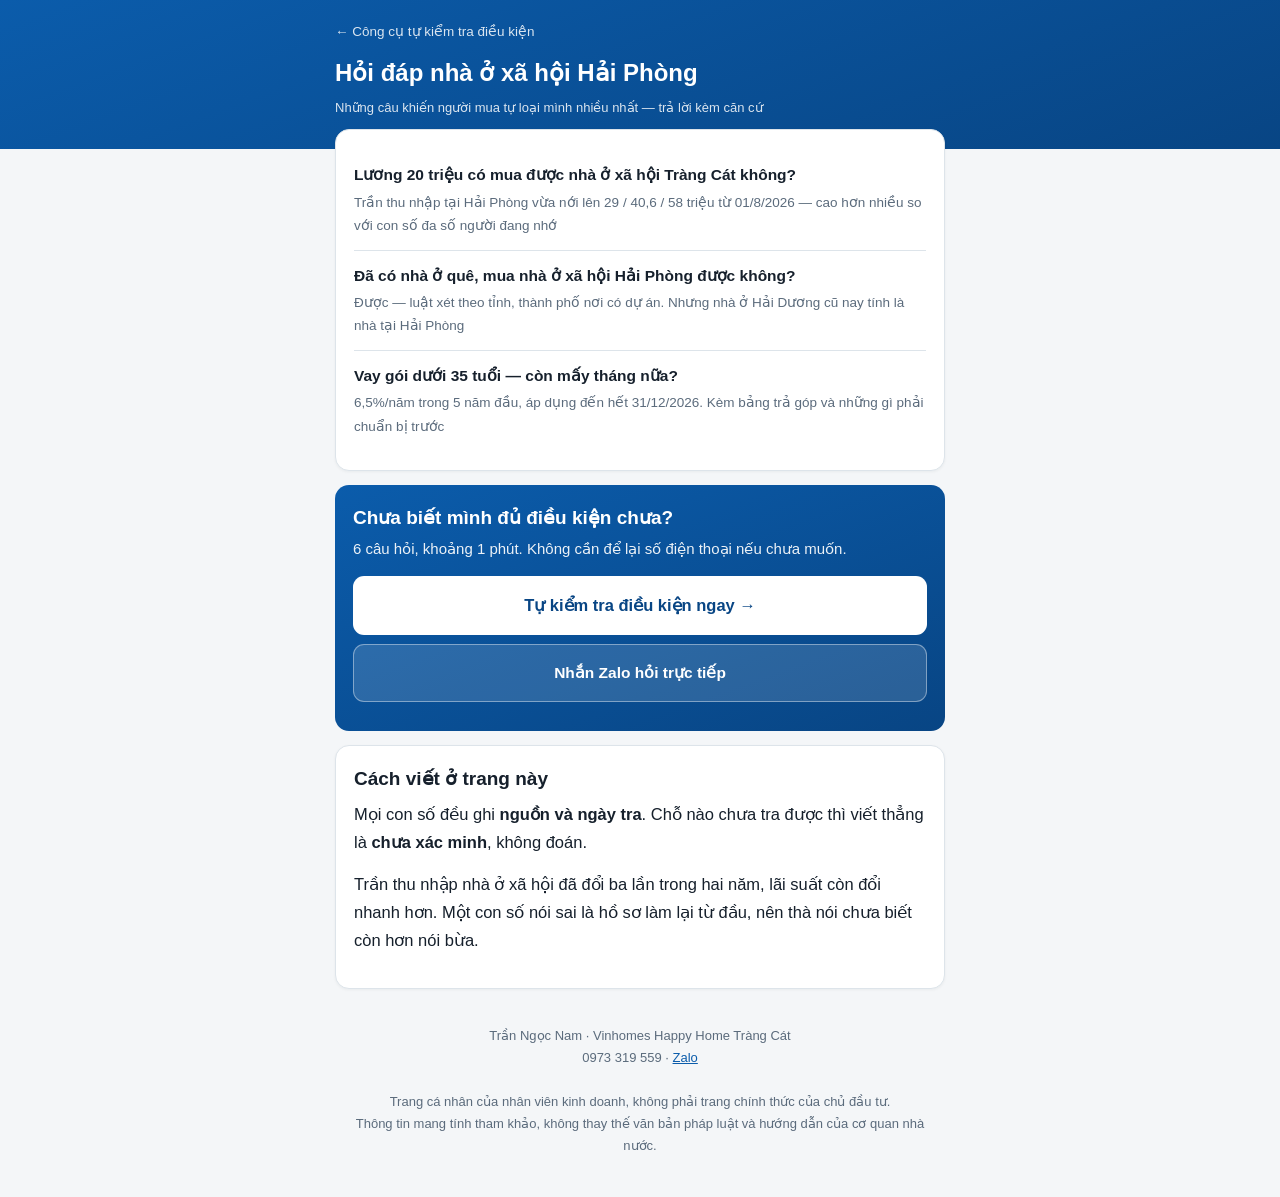
==== bai-viet/index.html @ ba3177c9 "Ba bai viet dau tien + trang bai-viet, robots, sitemap" ====
<!DOCTYPE html>
<html lang="vi">
<head>
<meta charset="UTF-8">
<meta name="viewport" content="width=device-width, initial-scale=1, viewport-fit=cover">
<title>Hỏi đáp nhà ở xã hội Hải Phòng — Happy Home Tràng Cát</title>
<meta name="description" content="Giải thích điều kiện mua nhà ở xã hội tại Hải Phòng: trần thu nhập, điều kiện nhà ở, gói vay ưu đãi. Mỗi con số đều ghi rõ nguồn và ngày tra.">
<meta name="robots" content="index,follow">
<link rel="canonical" href="https://ongchunoxh.com/bai-viet/">
<link rel="stylesheet" href="bai.css">
</head>
<body>

<header>
  <div class="wrap">
    <a class="home" href="/">← Công cụ tự kiểm tra điều kiện</a>
    <h1>Hỏi đáp nhà ở xã hội Hải Phòng</h1>
    <p class="meta">Những câu khiến người mua tự loại mình nhiều nhất — trả lời kèm căn cứ</p>
  </div>
</header>

<div class="wrap">

<div class="card khac">
  <a href="luong-20-trieu-mua-nha-o-xa-hoi-trang-cat.html">Lương 20 triệu có mua được nhà ở xã hội Tràng Cát không?<span>Trần thu nhập tại Hải Phòng vừa nới lên 29 / 40,6 / 58 triệu từ 01/8/2026 — cao hơn nhiều so với con số đa số người đang nhớ</span></a>
  <a href="da-co-nha-o-que-mua-nha-o-xa-hoi-hai-phong.html">Đã có nhà ở quê, mua nhà ở xã hội Hải Phòng được không?<span>Được — luật xét theo tỉnh, thành phố nơi có dự án. Nhưng nhà ở Hải Dương cũ nay tính là nhà tại Hải Phòng</span></a>
  <a href="vay-goi-duoi-35-tuoi-han-31-12-2026.html">Vay gói dưới 35 tuổi — còn mấy tháng nữa?<span>6,5%/năm trong 5 năm đầu, áp dụng đến hết 31/12/2026. Kèm bảng trả góp và những gì phải chuẩn bị trước</span></a>
</div>

<div class="cta">
  <h2>Chưa biết mình đủ điều kiện chưa?</h2>
  <p>6 câu hỏi, khoảng 1 phút. Không cần để lại số điện thoại nếu chưa muốn.</p>
  <a class="btn" href="/?da=trang-cat&amp;nv=nam&amp;n=web">Tự kiểm tra điều kiện ngay →</a>
  <a class="btn ghost" href="https://zalo.me/0973319559" target="_blank" rel="noopener">Nhắn Zalo hỏi trực tiếp</a>
</div>

<div class="card">
  <h2>Cách viết ở trang này</h2>
  <p>Mọi con số đều ghi <b>nguồn và ngày tra</b>. Chỗ nào chưa tra được thì viết thẳng là <b>chưa xác minh</b>, không đoán.</p>
  <p>Trần thu nhập nhà ở xã hội đã đổi ba lần trong hai năm, lãi suất còn đổi nhanh hơn. Một con số nói sai là hồ sơ làm lại từ đầu, nên thà nói chưa biết còn hơn nói bừa.</p>
</div>

<footer>
  Trần Ngọc Nam · Vinhomes Happy Home Tràng Cát<br>
  0973 319 559 · <a href="https://zalo.me/0973319559" target="_blank" rel="noopener">Zalo</a><br><br>
  Trang cá nhân của nhân viên kinh doanh, không phải trang chính thức của chủ đầu tư.<br>
  Thông tin mang tính tham khảo, không thay thế văn bản pháp luật và hướng dẫn của cơ quan nhà nước.
</footer>

</div>
</body>
</html>
---- bai-viet/bai.css ----
:root{
  --bg:#f4f6f8; --card:#fff; --ink:#16202c; --mute:#5b6b7c; --line:#dde4ea;
  --brand:#0b5cab; --brand-d:#084584; --ok:#0f8a4c; --okbg:#e8f6ee;
  --warn:#a06a00; --warnbg:#fdf3e0; --bad:#c02626; --badbg:#fcecec; --r:14px;
}
*{box-sizing:border-box;-webkit-tap-highlight-color:transparent}
body{margin:0;background:var(--bg);color:var(--ink);
  font:16.5px/1.72 -apple-system,BlinkMacSystemFont,"Segoe UI",Roboto,"Helvetica Neue",Arial,sans-serif;
  padding:0 0 40px}
.wrap{max-width:640px;margin:0 auto;padding:0 15px}
header{background:linear-gradient(160deg,var(--brand),var(--brand-d));color:#fff;padding:16px 0 30px;margin-bottom:-20px}
header a.home{color:#fff;opacity:.85;text-decoration:none;font-size:13.5px}
header a.home:hover{opacity:1}
h1{margin:14px 0 8px;font-size:24px;line-height:1.28;font-weight:700;color:#fff}
header .meta{margin:0;font-size:13px;opacity:.85}
.card{background:var(--card);border:1px solid var(--line);border-radius:var(--r);padding:20px 18px;
  box-shadow:0 1px 3px rgba(16,32,48,.05);margin-bottom:14px}
.lead{font-size:17.5px;font-weight:600;line-height:1.6;margin:0 0 14px}
h2{font-size:19px;line-height:1.35;margin:26px 0 8px}
h2:first-child{margin-top:0}
h3{font-size:16.5px;margin:20px 0 6px}
p{margin:0 0 13px}
ul,ol{margin:0 0 13px;padding-left:21px}
li{margin-bottom:6px}
b,strong{font-weight:700}
a{color:var(--brand)}
.box{border-radius:11px;padding:14px 15px;margin:16px 0;border:1.5px solid;font-size:15.5px;line-height:1.62}
.box p:last-child,.box ul:last-child{margin-bottom:0}
.b-ok{background:var(--okbg);border-color:#b6e0c8;color:#0a5c33}
.b-warn{background:var(--warnbg);border-color:#f0d9a8;color:#7a5100}
.b-bad{background:var(--badbg);border-color:#f2c4c4;color:#8f1c1c}
table{width:100%;border-collapse:collapse;margin:14px 0;font-size:15px}
th,td{border:1px solid var(--line);padding:9px 11px;text-align:left;vertical-align:top}
th{background:#f0f4f8;font-weight:700;font-size:14px}
td.num{white-space:nowrap;font-weight:700}
.scroll{overflow-x:auto;-webkit-overflow-scrolling:touch}
.cta{background:linear-gradient(160deg,var(--brand),var(--brand-d));color:#fff;border-radius:var(--r);padding:20px 18px;margin-bottom:14px}
.cta h2{color:#fff;margin:0 0 6px;font-size:19px}
.cta p{color:#fff;opacity:.92;font-size:15px;margin:0 0 14px}
.btn{display:block;background:#fff;color:var(--brand-d);text-align:center;text-decoration:none;
  font-weight:700;font-size:16.5px;border-radius:11px;padding:15px;margin-bottom:9px}
.btn.ghost{background:rgba(255,255,255,.14);color:#fff;border:1.5px solid rgba(255,255,255,.4);font-weight:600;font-size:15.5px}
.nguon{font-size:13.5px;color:var(--mute);line-height:1.65}
.nguon b{color:var(--ink)}
.khac a{display:block;padding:12px 0;border-bottom:1px solid var(--line);text-decoration:none;color:var(--ink);font-weight:600;font-size:15.5px}
.khac a:last-child{border-bottom:0}
.khac a span{display:block;font-weight:400;font-size:13.5px;color:var(--mute);margin-top:2px}
footer{text-align:center;font-size:13px;color:var(--mute);padding:22px 15px 0;line-height:1.7}
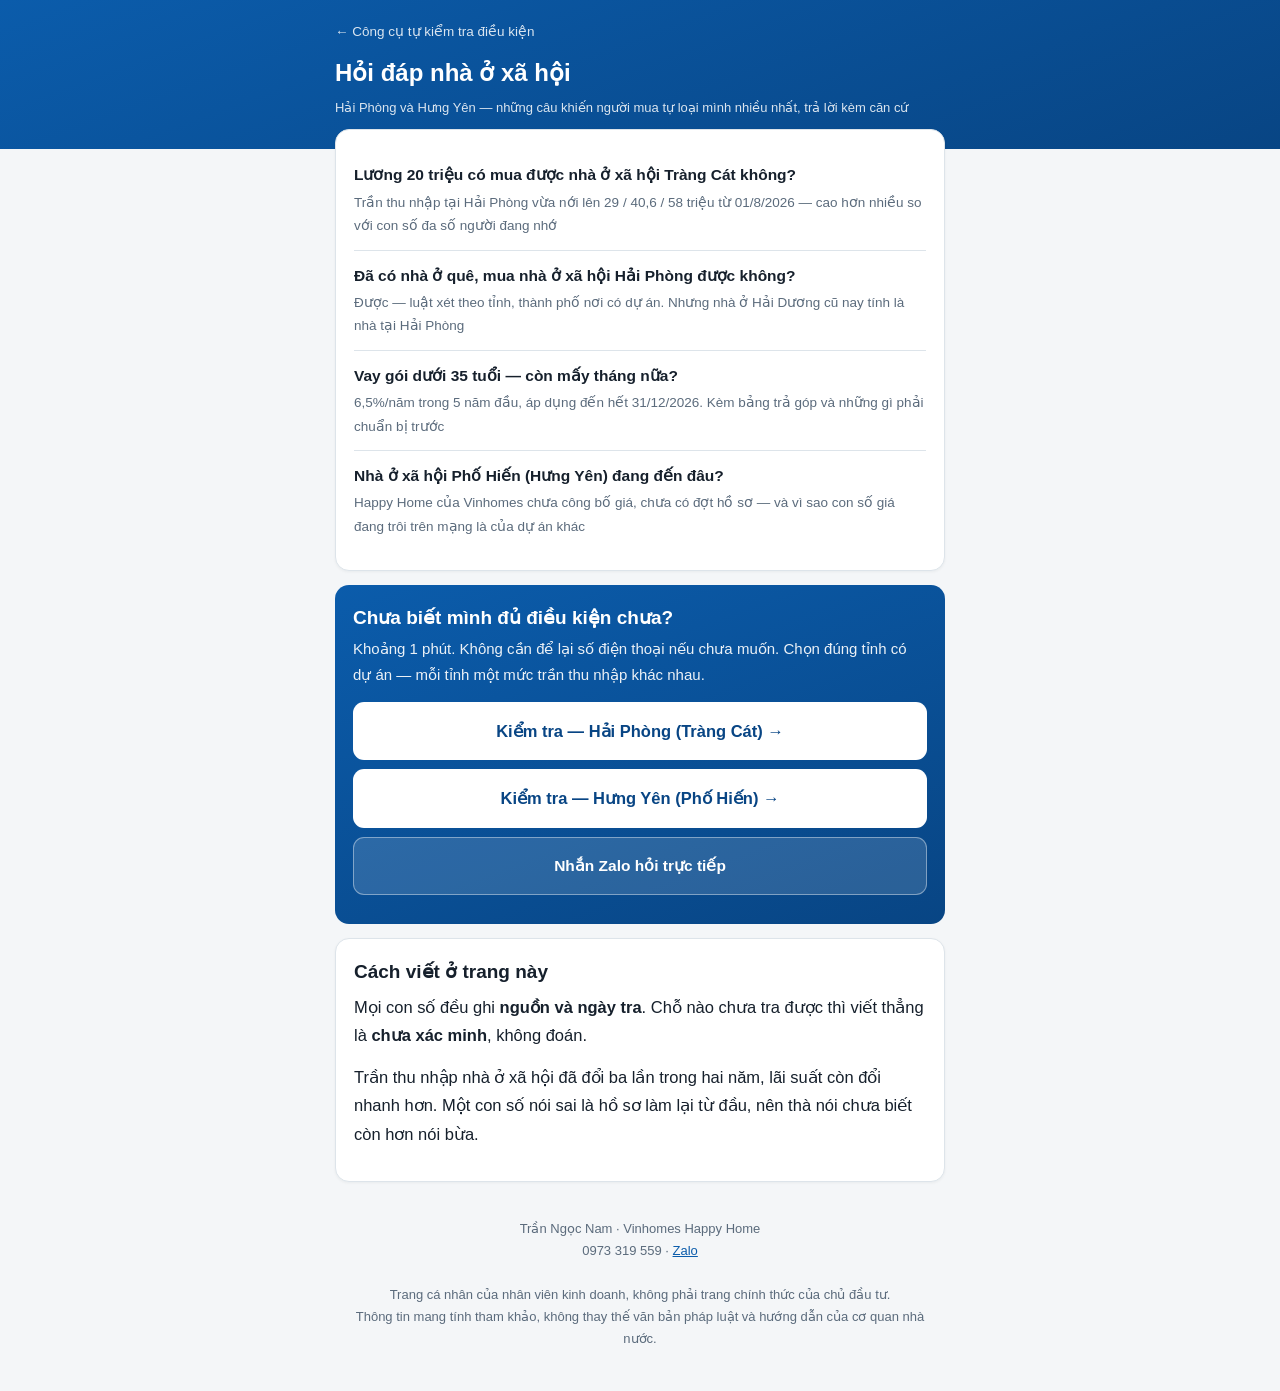
==== commit ca483888: "them bai viet nha o xa hoi Pho Hien (Hung Yen) - bai moi bai-viet/nha-o-xa-hoi-pho-hien-hung-yen.htm" ====
--- a/bai-viet/index.html
+++ b/bai-viet/index.html
@@ -3,8 +3,8 @@
 <head>
 <meta charset="UTF-8">
 <meta name="viewport" content="width=device-width, initial-scale=1, viewport-fit=cover">
-<title>Hỏi đáp nhà ở xã hội Hải Phòng — Happy Home Tràng Cát</title>
-<meta name="description" content="Giải thích điều kiện mua nhà ở xã hội tại Hải Phòng: trần thu nhập, điều kiện nhà ở, gói vay ưu đãi. Mỗi con số đều ghi rõ nguồn và ngày tra.">
+<title>Hỏi đáp nhà ở xã hội — Hải Phòng và Hưng Yên</title>
+<meta name="description" content="Giải thích điều kiện mua nhà ở xã hội tại Hải Phòng và Hưng Yên: trần thu nhập, điều kiện nhà ở, gói vay ưu đãi. Mỗi con số đều ghi rõ nguồn và ngày tra.">
 <meta name="robots" content="index,follow">
 <link rel="canonical" href="https://ongchunoxh.com/bai-viet/">
 <link rel="stylesheet" href="bai.css">
@@ -14,8 +14,8 @@
 <header>
   <div class="wrap">
     <a class="home" href="/">← Công cụ tự kiểm tra điều kiện</a>
-    <h1>Hỏi đáp nhà ở xã hội Hải Phòng</h1>
-    <p class="meta">Những câu khiến người mua tự loại mình nhiều nhất — trả lời kèm căn cứ</p>
+    <h1>Hỏi đáp nhà ở xã hội</h1>
+    <p class="meta">Hải Phòng và Hưng Yên — những câu khiến người mua tự loại mình nhiều nhất, trả lời kèm căn cứ</p>
   </div>
 </header>
 
@@ -25,12 +25,14 @@
   <a href="luong-20-trieu-mua-nha-o-xa-hoi-trang-cat.html">Lương 20 triệu có mua được nhà ở xã hội Tràng Cát không?<span>Trần thu nhập tại Hải Phòng vừa nới lên 29 / 40,6 / 58 triệu từ 01/8/2026 — cao hơn nhiều so với con số đa số người đang nhớ</span></a>
   <a href="da-co-nha-o-que-mua-nha-o-xa-hoi-hai-phong.html">Đã có nhà ở quê, mua nhà ở xã hội Hải Phòng được không?<span>Được — luật xét theo tỉnh, thành phố nơi có dự án. Nhưng nhà ở Hải Dương cũ nay tính là nhà tại Hải Phòng</span></a>
   <a href="vay-goi-duoi-35-tuoi-han-31-12-2026.html">Vay gói dưới 35 tuổi — còn mấy tháng nữa?<span>6,5%/năm trong 5 năm đầu, áp dụng đến hết 31/12/2026. Kèm bảng trả góp và những gì phải chuẩn bị trước</span></a>
+  <a href="nha-o-xa-hoi-pho-hien-hung-yen.html">Nhà ở xã hội Phố Hiến (Hưng Yên) đang đến đâu?<span>Happy Home của Vinhomes chưa công bố giá, chưa có đợt hồ sơ — và vì sao con số giá đang trôi trên mạng là của dự án khác</span></a>
 </div>
 
 <div class="cta">
   <h2>Chưa biết mình đủ điều kiện chưa?</h2>
-  <p>6 câu hỏi, khoảng 1 phút. Không cần để lại số điện thoại nếu chưa muốn.</p>
-  <a class="btn" href="/?da=trang-cat&amp;nv=nam&amp;n=web">Tự kiểm tra điều kiện ngay →</a>
+  <p>Khoảng 1 phút. Không cần để lại số điện thoại nếu chưa muốn. Chọn đúng tỉnh có dự án — mỗi tỉnh một mức trần thu nhập khác nhau.</p>
+  <a class="btn" href="/?nv=nam&amp;n=web">Kiểm tra — Hải Phòng (Tràng Cát) →</a>
+  <a class="btn" href="/pho-hien/?nv=nam&amp;n=web">Kiểm tra — Hưng Yên (Phố Hiến) →</a>
   <a class="btn ghost" href="https://zalo.me/0973319559" target="_blank" rel="noopener">Nhắn Zalo hỏi trực tiếp</a>
 </div>
 
@@ -41,7 +43,7 @@
 </div>
 
 <footer>
-  Trần Ngọc Nam · Vinhomes Happy Home Tràng Cát<br>
+  Trần Ngọc Nam · Vinhomes Happy Home<br>
   0973 319 559 · <a href="https://zalo.me/0973319559" target="_blank" rel="noopener">Zalo</a><br><br>
   Trang cá nhân của nhân viên kinh doanh, không phải trang chính thức của chủ đầu tư.<br>
   Thông tin mang tính tham khảo, không thay thế văn bản pháp luật và hướng dẫn của cơ quan nhà nước.
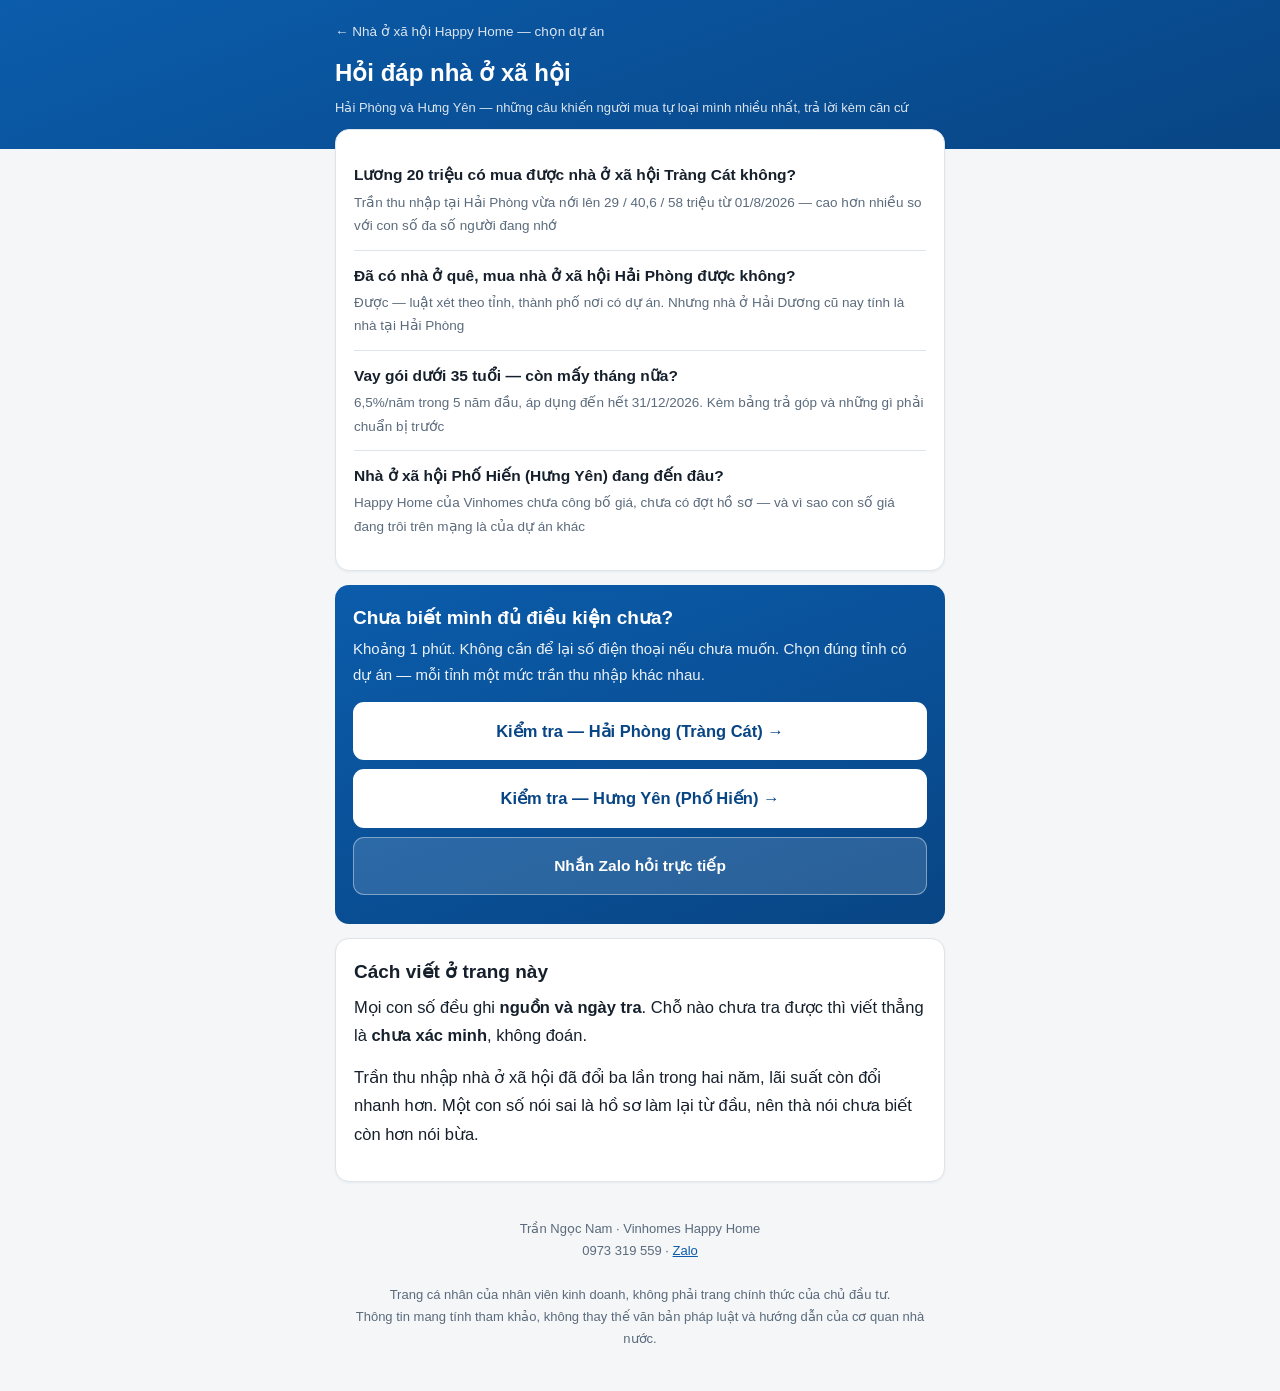
==== commit d786e469: "Trang chu muc luc du an + doi cong cu Trang Cat sang /trang-cat/ - / khong con la cong cu Trang Cat," ====
--- a/bai-viet/index.html
+++ b/bai-viet/index.html
@@ -13,7 +13,7 @@
 
 <header>
   <div class="wrap">
-    <a class="home" href="/">← Công cụ tự kiểm tra điều kiện</a>
+    <a class="home" href="/">← Nhà ở xã hội Happy Home — chọn dự án</a>
     <h1>Hỏi đáp nhà ở xã hội</h1>
     <p class="meta">Hải Phòng và Hưng Yên — những câu khiến người mua tự loại mình nhiều nhất, trả lời kèm căn cứ</p>
   </div>
@@ -31,7 +31,7 @@
 <div class="cta">
   <h2>Chưa biết mình đủ điều kiện chưa?</h2>
   <p>Khoảng 1 phút. Không cần để lại số điện thoại nếu chưa muốn. Chọn đúng tỉnh có dự án — mỗi tỉnh một mức trần thu nhập khác nhau.</p>
-  <a class="btn" href="/?nv=nam&amp;n=web">Kiểm tra — Hải Phòng (Tràng Cát) →</a>
+  <a class="btn" href="/trang-cat/?nv=nam&amp;n=web">Kiểm tra — Hải Phòng (Tràng Cát) →</a>
   <a class="btn" href="/pho-hien/?nv=nam&amp;n=web">Kiểm tra — Hưng Yên (Phố Hiến) →</a>
   <a class="btn ghost" href="https://zalo.me/0973319559" target="_blank" rel="noopener">Nhắn Zalo hỏi trực tiếp</a>
 </div>
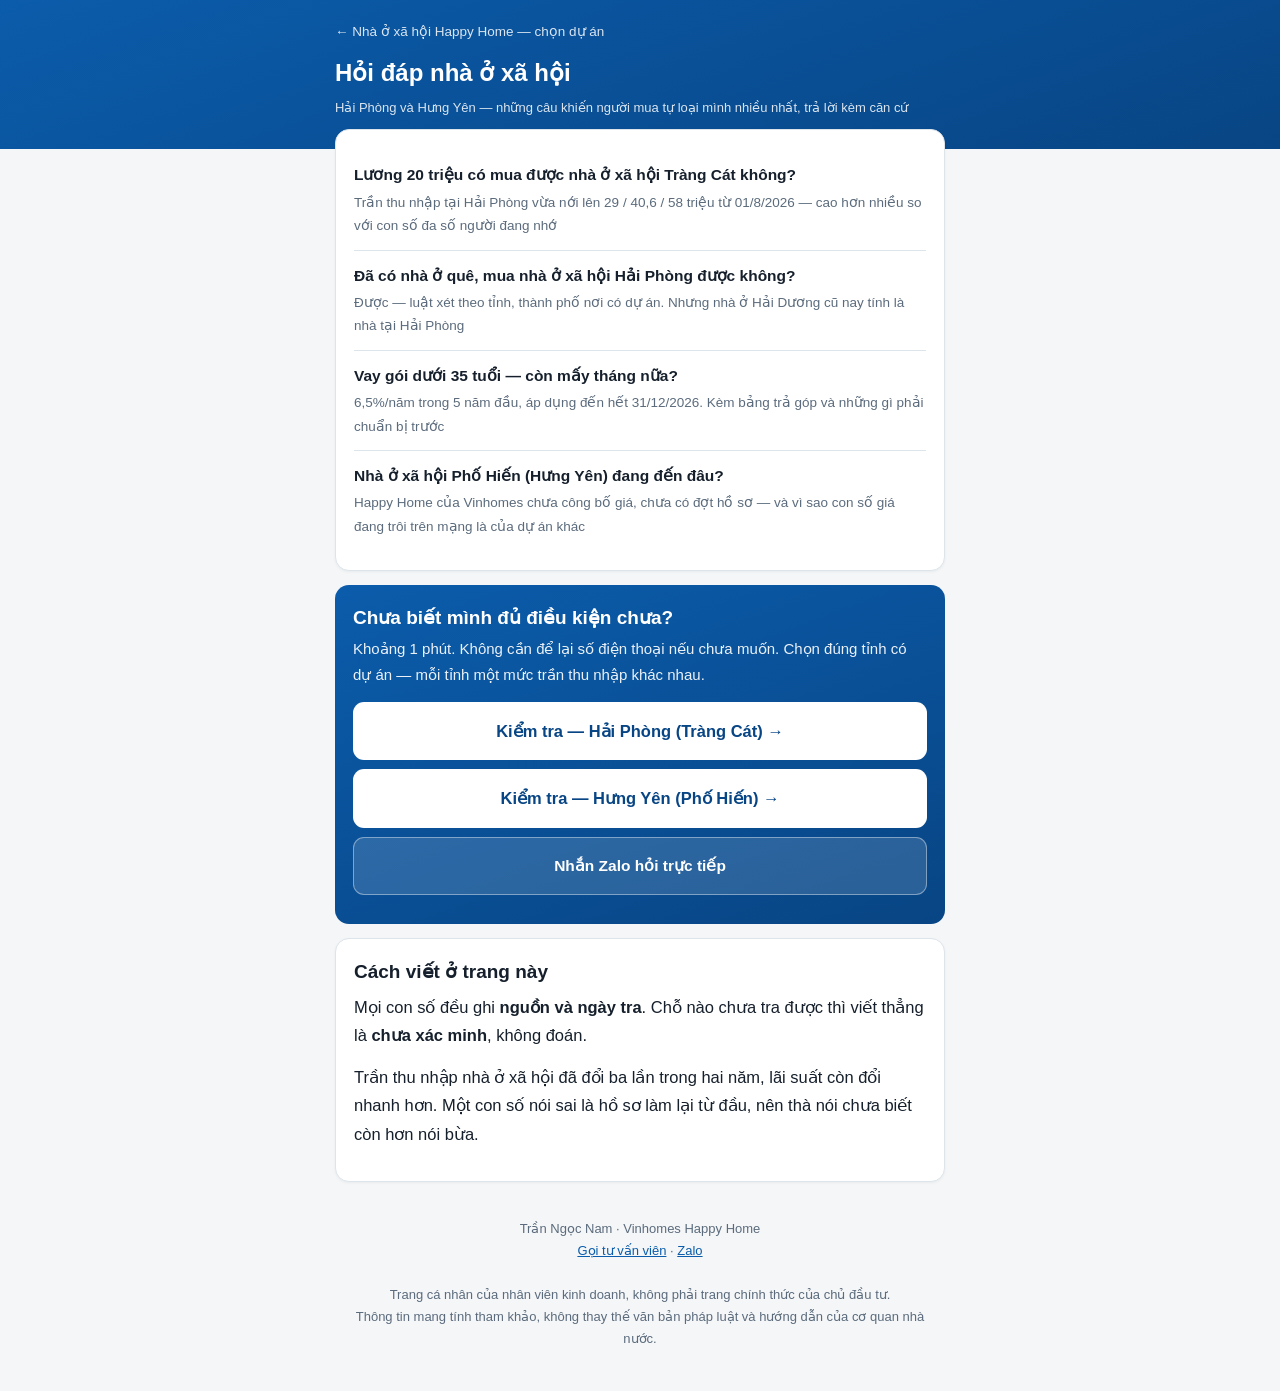
==== commit c7aca65d: "Bo so dien thoai khoi be mat trang, thay bang "Goi tu van vien" Cong cu tu kiem tra von da ghi "Goi " ====
--- a/bai-viet/index.html
+++ b/bai-viet/index.html
@@ -44,7 +44,7 @@
 
 <footer>
   Trần Ngọc Nam · Vinhomes Happy Home<br>
-  0973 319 559 · <a href="https://zalo.me/0973319559" target="_blank" rel="noopener">Zalo</a><br><br>
+  <a href="tel:0973319559">Gọi tư vấn viên</a> · <a href="https://zalo.me/0973319559" target="_blank" rel="noopener">Zalo</a><br><br>
   Trang cá nhân của nhân viên kinh doanh, không phải trang chính thức của chủ đầu tư.<br>
   Thông tin mang tính tham khảo, không thay thế văn bản pháp luật và hướng dẫn của cơ quan nhà nước.
 </footer>
